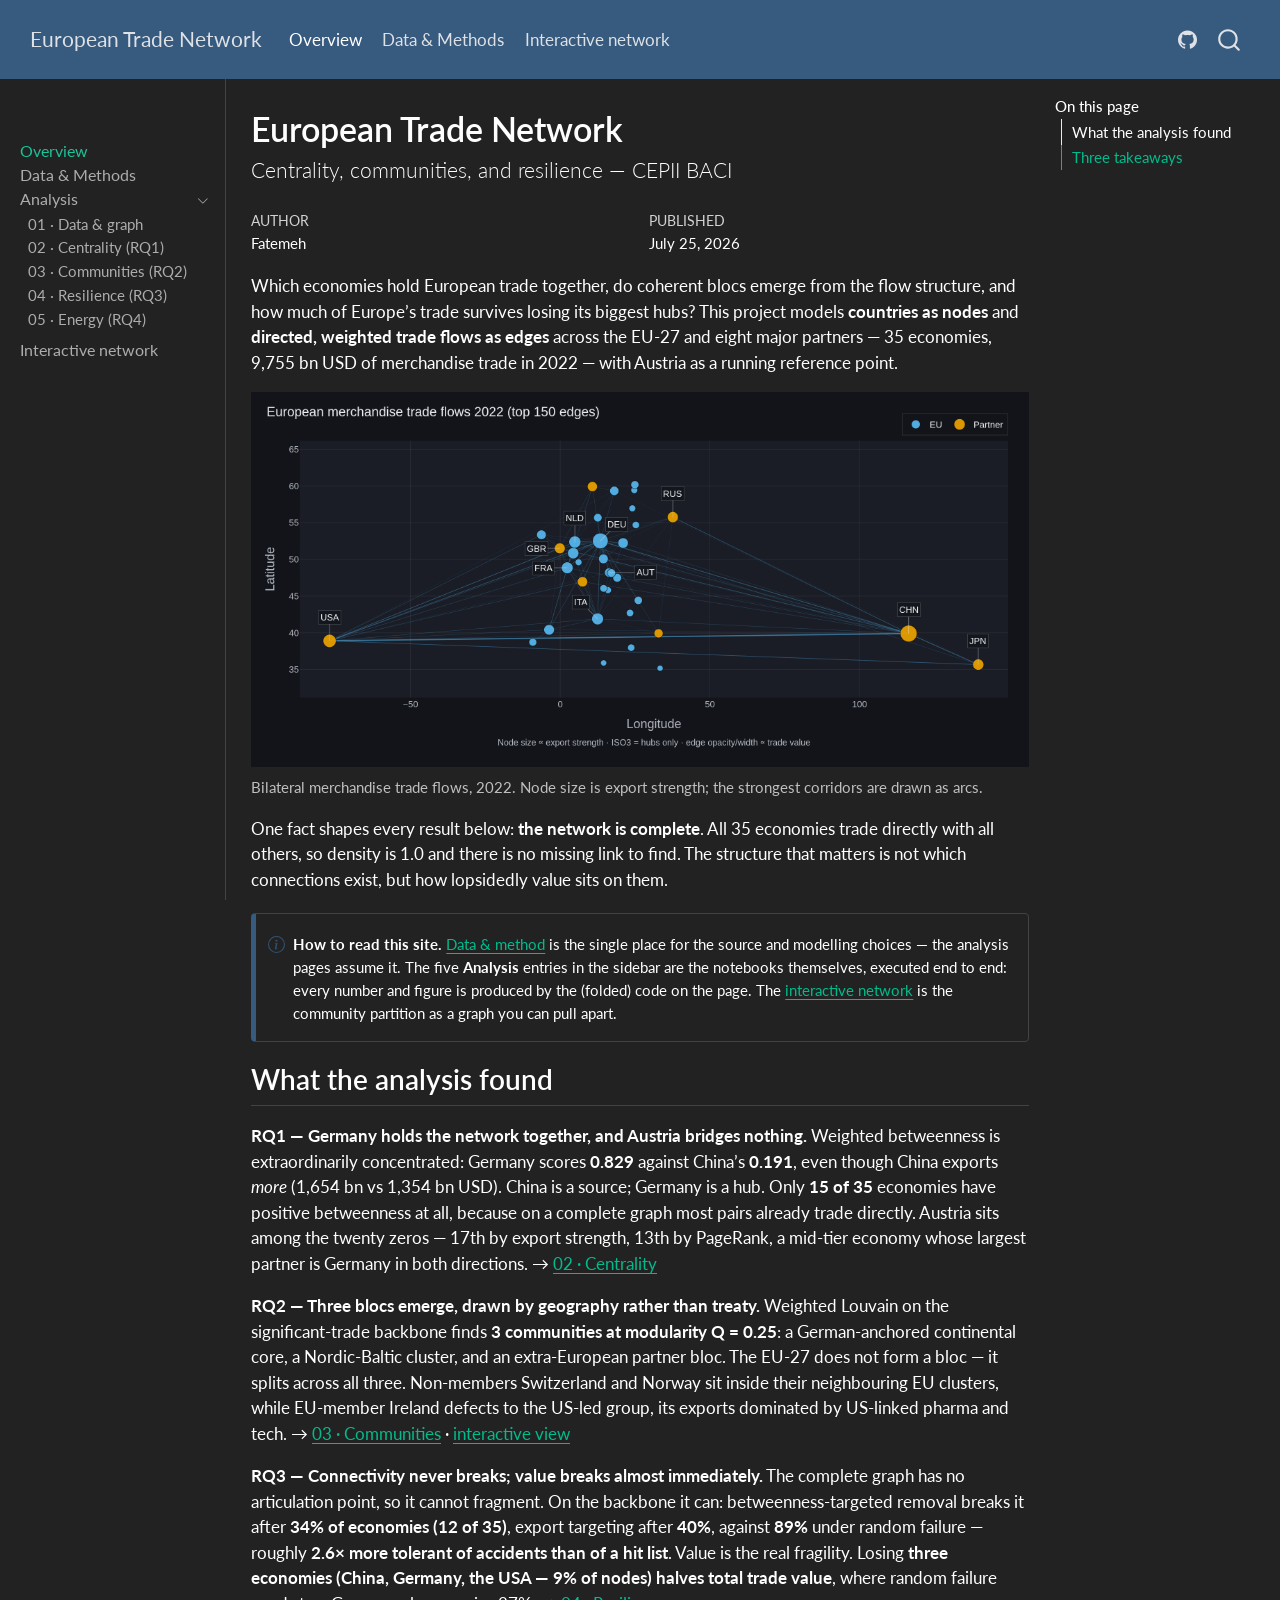
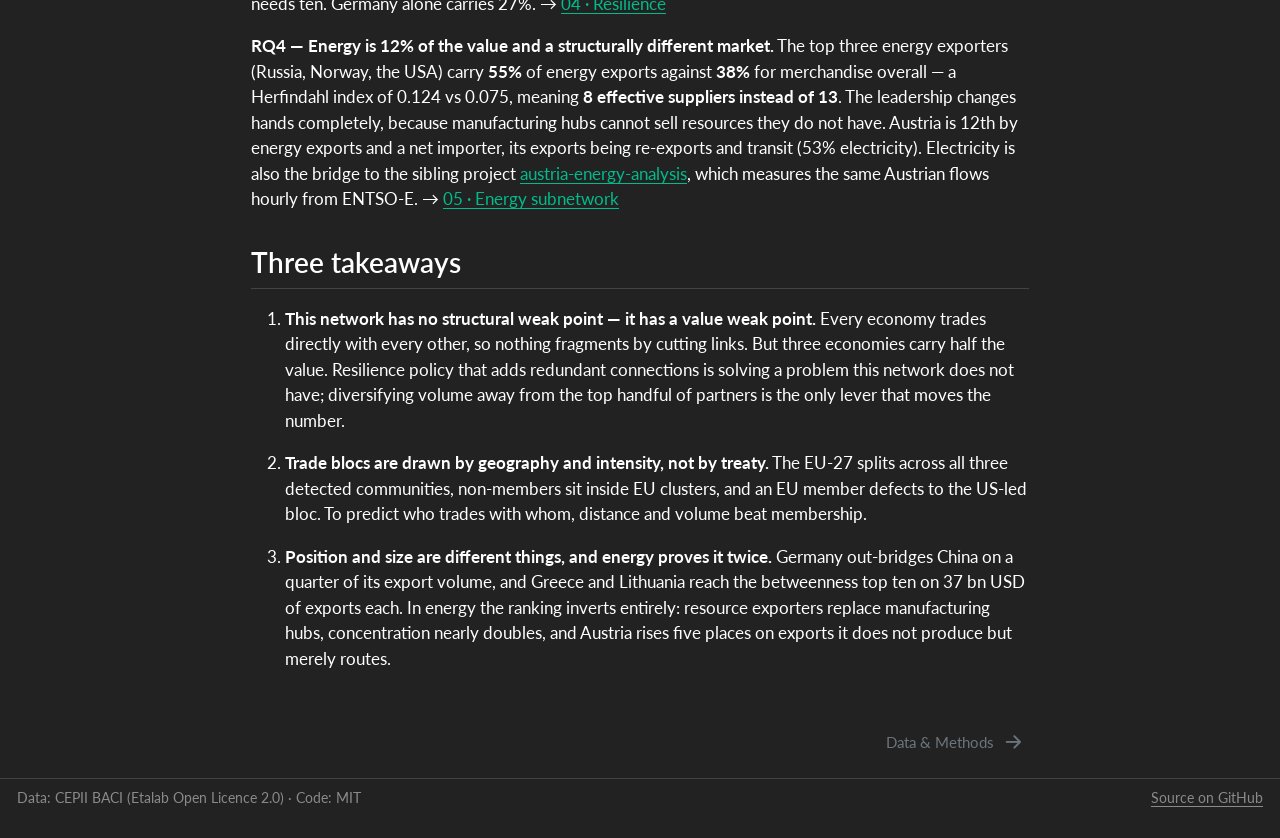
==== index.html @ 0a046957 "Built site for gh-pages" ====
<!DOCTYPE html>
<html xmlns="http://www.w3.org/1999/xhtml" lang="en" xml:lang="en"><head>

<meta charset="utf-8">
<meta name="generator" content="quarto-1.9.38">

<meta name="viewport" content="width=device-width, initial-scale=1.0, user-scalable=yes">

<meta name="author" content="Fatemeh">
<meta name="dcterms.date" content="2026-07-25">

<title>European Trade Network</title>
<style>
/* Default styles provided by pandoc.
** See https://pandoc.org/MANUAL.html#variables-for-html for config info.
*/
code{white-space: pre-wrap;}
span.smallcaps{font-variant: small-caps;}
div.columns{display: flex; gap: min(4vw, 1.5em);}
div.column{flex: auto; overflow-x: auto;}
div.hanging-indent{margin-left: 1.5em; text-indent: -1.5em;}
ul.task-list{list-style: none;}
ul.task-list li input[type="checkbox"] {
  width: 0.8em;
  margin: 0 0.8em 0.2em -1em; /* quarto-specific, see https://github.com/quarto-dev/quarto-cli/issues/4556 */ 
  vertical-align: middle;
}
</style>


<script src="site_libs/quarto-nav/quarto-nav.js"></script>
<script src="site_libs/quarto-nav/headroom.min.js"></script>
<script src="site_libs/clipboard/clipboard.min.js"></script>
<script src="site_libs/quarto-search/autocomplete.umd.js"></script>
<script src="site_libs/quarto-search/fuse.min.js"></script>
<script src="site_libs/quarto-search/quarto-search.js"></script>
<meta name="quarto:offset" content="./">
<link href="./data.html" rel="next">
<link href="./figures/headline/01_flow_map.png" rel="icon" type="image/png">
<script src="site_libs/quarto-html/quarto.js" type="module"></script>
<script src="site_libs/quarto-html/tabsets/tabsets.js" type="module"></script>
<script src="site_libs/quarto-html/popper.min.js"></script>
<script src="site_libs/quarto-html/tippy.umd.min.js"></script>
<script src="site_libs/quarto-html/anchor.min.js"></script>
<link href="site_libs/quarto-html/tippy.css" rel="stylesheet">
<link href="site_libs/quarto-html/quarto-syntax-highlighting-dark-0a6b7249c26820e032cb0bd839ff02b1.css" rel="stylesheet" id="quarto-text-highlighting-styles">
<script src="site_libs/bootstrap/bootstrap.min.js"></script>
<link href="site_libs/bootstrap/bootstrap-icons.css" rel="stylesheet">
<link href="site_libs/bootstrap/bootstrap-91413791c70808ededd0a060a07217d9.min.css" rel="stylesheet" append-hash="true" id="quarto-bootstrap" data-mode="dark">
<script id="quarto-search-options" type="application/json">{
  "location": "navbar",
  "copy-button": false,
  "collapse-after": 3,
  "panel-placement": "end",
  "type": "overlay",
  "limit": 50,
  "keyboard-shortcut": [
    "f",
    "/",
    "s"
  ],
  "show-item-context": false,
  "language": {
    "search-no-results-text": "No results",
    "search-matching-documents-text": "matching documents",
    "search-copy-link-title": "Copy link to search",
    "search-hide-matches-text": "Hide additional matches",
    "search-more-match-text": "more match in this document",
    "search-more-matches-text": "more matches in this document",
    "search-clear-button-title": "Clear",
    "search-text-placeholder": "",
    "search-detached-cancel-button-title": "Cancel",
    "search-submit-button-title": "Submit",
    "search-label": "Search"
  }
}</script>


</head>

<body class="nav-sidebar docked nav-fixed quarto-light">

<div id="quarto-search-results"></div>
  <header id="quarto-header" class="headroom fixed-top">
    <nav class="navbar navbar-expand-lg " data-bs-theme="dark">
      <div class="navbar-container container-fluid">
      <div class="navbar-brand-container mx-auto">
    <a class="navbar-brand" href="./index.html">
    <span class="navbar-title">European Trade Network</span>
    </a>
  </div>
            <div id="quarto-search" class="" title="Search"></div>
          <button class="navbar-toggler" type="button" data-bs-toggle="collapse" data-bs-target="#navbarCollapse" aria-controls="navbarCollapse" role="menu" aria-expanded="false" aria-label="Toggle navigation" onclick="if (window.quartoToggleHeadroom) { window.quartoToggleHeadroom(); }">
  <span class="navbar-toggler-icon"></span>
</button>
          <div class="collapse navbar-collapse" id="navbarCollapse">
            <ul class="navbar-nav navbar-nav-scroll me-auto">
  <li class="nav-item">
    <a class="nav-link active" href="./index.html" aria-current="page"> 
<span class="menu-text">Overview</span></a>
  </li>  
  <li class="nav-item">
    <a class="nav-link" href="./data.html"> 
<span class="menu-text">Data &amp; Methods</span></a>
  </li>  
  <li class="nav-item">
    <a class="nav-link" href="./network.html"> 
<span class="menu-text">Interactive network</span></a>
  </li>  
</ul>
            <ul class="navbar-nav navbar-nav-scroll ms-auto">
  <li class="nav-item compact">
    <a class="nav-link" href="https://github.com/fatemeh-studio/eu-trade-network"> <i class="bi bi-github" role="img" aria-label="Source on GitHub">
</i> 
<span class="menu-text"></span></a>
  </li>  
</ul>
          </div> <!-- /navcollapse -->
            <div class="quarto-navbar-tools">
</div>
      </div> <!-- /container-fluid -->
    </nav>
  <nav class="quarto-secondary-nav">
    <div class="container-fluid d-flex">
      <button type="button" class="quarto-btn-toggle btn" data-bs-toggle="collapse" role="button" data-bs-target=".quarto-sidebar-collapse-item" aria-controls="quarto-sidebar" aria-expanded="false" aria-label="Toggle sidebar navigation" onclick="if (window.quartoToggleHeadroom) { window.quartoToggleHeadroom(); }">
        <i class="bi bi-layout-text-sidebar-reverse"></i>
      </button>
        <nav class="quarto-page-breadcrumbs" aria-label="breadcrumb"><ol class="breadcrumb"><li class="breadcrumb-item"><a href="./index.html">Overview</a></li></ol></nav>
        <a class="flex-grow-1" role="navigation" data-bs-toggle="collapse" data-bs-target=".quarto-sidebar-collapse-item" aria-controls="quarto-sidebar" aria-expanded="false" aria-label="Toggle sidebar navigation" onclick="if (window.quartoToggleHeadroom) { window.quartoToggleHeadroom(); }">      
        </a>
      <button type="button" class="btn quarto-search-button" aria-label="Search" onclick="window.quartoOpenSearch();">
        <i class="bi bi-search"></i>
      </button>
    </div>
  </nav>
</header>
<!-- content -->
<div id="quarto-content" class="quarto-container page-columns page-rows-contents page-layout-article page-navbar">
<!-- sidebar -->
  <nav id="quarto-sidebar" class="sidebar collapse collapse-horizontal quarto-sidebar-collapse-item sidebar-navigation docked overflow-auto">
        <div class="mt-2 flex-shrink-0 align-items-center">
        <div class="sidebar-search">
        <div id="quarto-search" class="" title="Search"></div>
        </div>
        </div>
    <div class="sidebar-menu-container"> 
    <ul class="list-unstyled mt-1">
        <li class="sidebar-item">
  <div class="sidebar-item-container"> 
  <a href="./index.html" class="sidebar-item-text sidebar-link active">
 <span class="menu-text">Overview</span></a>
  </div>
</li>
        <li class="sidebar-item">
  <div class="sidebar-item-container"> 
  <a href="./data.html" class="sidebar-item-text sidebar-link">
 <span class="menu-text">Data &amp; Methods</span></a>
  </div>
</li>
        <li class="sidebar-item sidebar-item-section">
      <div class="sidebar-item-container"> 
            <a class="sidebar-item-text sidebar-link text-start" data-bs-toggle="collapse" data-bs-target="#quarto-sidebar-section-1" role="navigation" aria-expanded="true">
 <span class="menu-text">Analysis</span></a>
          <a class="sidebar-item-toggle text-start" data-bs-toggle="collapse" data-bs-target="#quarto-sidebar-section-1" role="navigation" aria-expanded="true" aria-label="Toggle section">
            <i class="bi bi-chevron-right ms-2"></i>
          </a> 
      </div>
      <ul id="quarto-sidebar-section-1" class="collapse list-unstyled sidebar-section depth1 show">  
          <li class="sidebar-item">
  <div class="sidebar-item-container"> 
  <a href="./notebooks/01_data_and_graph.html" class="sidebar-item-text sidebar-link">
 <span class="menu-text">01 · Data &amp; graph</span></a>
  </div>
</li>
          <li class="sidebar-item">
  <div class="sidebar-item-container"> 
  <a href="./notebooks/02_centrality_and_backbone.html" class="sidebar-item-text sidebar-link">
 <span class="menu-text">02 · Centrality (RQ1)</span></a>
  </div>
</li>
          <li class="sidebar-item">
  <div class="sidebar-item-container"> 
  <a href="./notebooks/03_communities.html" class="sidebar-item-text sidebar-link">
 <span class="menu-text">03 · Communities (RQ2)</span></a>
  </div>
</li>
          <li class="sidebar-item">
  <div class="sidebar-item-container"> 
  <a href="./notebooks/04_resilience.html" class="sidebar-item-text sidebar-link">
 <span class="menu-text">04 · Resilience (RQ3)</span></a>
  </div>
</li>
          <li class="sidebar-item">
  <div class="sidebar-item-container"> 
  <a href="./notebooks/05_energy_subnetwork.html" class="sidebar-item-text sidebar-link">
 <span class="menu-text">05 · Energy (RQ4)</span></a>
  </div>
</li>
      </ul>
  </li>
        <li class="sidebar-item">
  <div class="sidebar-item-container"> 
  <a href="./network.html" class="sidebar-item-text sidebar-link">
 <span class="menu-text">Interactive network</span></a>
  </div>
</li>
    </ul>
    </div>
</nav>
<div id="quarto-sidebar-glass" class="quarto-sidebar-collapse-item" data-bs-toggle="collapse" data-bs-target=".quarto-sidebar-collapse-item"></div>
<!-- margin-sidebar -->
    <div id="quarto-margin-sidebar" class="sidebar margin-sidebar">
        <nav id="TOC" role="doc-toc" class="toc-active">
    <h2 id="toc-title">On this page</h2>
   
  <ul>
  <li><a href="#what-the-analysis-found" id="toc-what-the-analysis-found" class="nav-link active" data-scroll-target="#what-the-analysis-found">What the analysis found</a></li>
  <li><a href="#three-takeaways" id="toc-three-takeaways" class="nav-link" data-scroll-target="#three-takeaways">Three takeaways</a></li>
  </ul>
</nav>
    </div>
<!-- main -->
<main class="content" id="quarto-document-content">

<header id="title-block-header" class="quarto-title-block default">
<div class="quarto-title">
<h1 class="title">European Trade Network</h1>
<p class="subtitle lead">Centrality, communities, and resilience — CEPII BACI</p>
</div>



<div class="quarto-title-meta">

    <div>
    <div class="quarto-title-meta-heading">Author</div>
    <div class="quarto-title-meta-contents">
             <p>Fatemeh </p>
          </div>
  </div>
    
    <div>
    <div class="quarto-title-meta-heading">Published</div>
    <div class="quarto-title-meta-contents">
      <p class="date">July 25, 2026</p>
    </div>
  </div>
  
    
  </div>
  


</header>


<p>Which economies hold European trade together, do coherent blocs emerge from the flow structure, and how much of Europe’s trade survives losing its biggest hubs? This project models <strong>countries as nodes</strong> and <strong>directed, weighted trade flows as edges</strong> across the EU-27 and eight major partners — 35 economies, 9,755 bn USD of merchandise trade in 2022 — with Austria as a running reference point.</p>
<div class="quarto-figure quarto-figure-center">
<figure class="figure">
<p><img src="figures/headline/01_flow_map.png" class="img-fluid figure-img"></p>
<figcaption>Bilateral merchandise trade flows, 2022. Node size is export strength; the strongest corridors are drawn as arcs.</figcaption>
</figure>
</div>
<p>One fact shapes every result below: <strong>the network is complete</strong>. All 35 economies trade directly with all others, so density is 1.0 and there is no missing link to find. The structure that matters is not which connections exist, but how lopsidedly value sits on them.</p>
<div class="callout callout-style-simple callout-note">
<div class="callout-body d-flex">
<div class="callout-icon-container">
<i class="callout-icon"></i>
</div>
<div class="callout-body-container">
<p><strong>How to read this site.</strong> <a href="./data.html">Data &amp; method</a> is the single place for the source and modelling choices — the analysis pages assume it. The five <strong>Analysis</strong> entries in the sidebar are the notebooks themselves, executed end to end: every number and figure is produced by the (folded) code on the page. The <a href="./network.html">interactive network</a> is the community partition as a graph you can pull apart.</p>
</div>
</div>
</div>
<section id="what-the-analysis-found" class="level2">
<h2 class="anchored" data-anchor-id="what-the-analysis-found">What the analysis found</h2>
<p><strong>RQ1 — Germany holds the network together, and Austria bridges nothing.</strong> Weighted betweenness is extraordinarily concentrated: Germany scores <strong>0.829</strong> against China’s <strong>0.191</strong>, even though China exports <em>more</em> (1,654 bn vs 1,354 bn USD). China is a source; Germany is a hub. Only <strong>15 of 35</strong> economies have positive betweenness at all, because on a complete graph most pairs already trade directly. Austria sits among the twenty zeros — 17th by export strength, 13th by PageRank, a mid-tier economy whose largest partner is Germany in both directions. → <a href="./notebooks/02_centrality_and_backbone.html">02 · Centrality</a></p>
<p><strong>RQ2 — Three blocs emerge, drawn by geography rather than treaty.</strong> Weighted Louvain on the significant-trade backbone finds <strong>3 communities at modularity Q = 0.25</strong>: a German-anchored continental core, a Nordic-Baltic cluster, and an extra-European partner bloc. The EU-27 does not form a bloc — it splits across all three. Non-members Switzerland and Norway sit inside their neighbouring EU clusters, while EU-member Ireland defects to the US-led group, its exports dominated by US-linked pharma and tech. → <a href="./notebooks/03_communities.html">03 · Communities</a> · <a href="./network.html">interactive view</a></p>
<p><strong>RQ3 — Connectivity never breaks; value breaks almost immediately.</strong> The complete graph has no articulation point, so it cannot fragment. On the backbone it can: betweenness-targeted removal breaks it after <strong>34% of economies (12 of 35)</strong>, export targeting after <strong>40%</strong>, against <strong>89%</strong> under random failure — roughly <strong>2.6× more tolerant of accidents than of a hit list</strong>. Value is the real fragility. Losing <strong>three economies (China, Germany, the USA — 9% of nodes) halves total trade value</strong>, where random failure needs ten. Germany alone carries 27%. → <a href="./notebooks/04_resilience.html">04 · Resilience</a></p>
<p><strong>RQ4 — Energy is 12% of the value and a structurally different market.</strong> The top three energy exporters (Russia, Norway, the USA) carry <strong>55%</strong> of energy exports against <strong>38%</strong> for merchandise overall — a Herfindahl index of 0.124 vs 0.075, meaning <strong>8 effective suppliers instead of 13</strong>. The leadership changes hands completely, because manufacturing hubs cannot sell resources they do not have. Austria is 12th by energy exports and a net importer, its exports being re-exports and transit (53% electricity). Electricity is also the bridge to the sibling project <a href="https://github.com/fatemeh-studio/austria-energy-analysis">austria-energy-analysis</a>, which measures the same Austrian flows hourly from ENTSO-E. → <a href="./notebooks/05_energy_subnetwork.html">05 · Energy subnetwork</a></p>
</section>
<section id="three-takeaways" class="level2">
<h2 class="anchored" data-anchor-id="three-takeaways">Three takeaways</h2>
<ol type="1">
<li><p><strong>This network has no structural weak point — it has a value weak point.</strong> Every economy trades directly with every other, so nothing fragments by cutting links. But three economies carry half the value. Resilience policy that adds redundant connections is solving a problem this network does not have; diversifying volume away from the top handful of partners is the only lever that moves the number.</p></li>
<li><p><strong>Trade blocs are drawn by geography and intensity, not by treaty.</strong> The EU-27 splits across all three detected communities, non-members sit inside EU clusters, and an EU member defects to the US-led bloc. To predict who trades with whom, distance and volume beat membership.</p></li>
<li><p><strong>Position and size are different things, and energy proves it twice.</strong> Germany out-bridges China on a quarter of its export volume, and Greece and Lithuania reach the betweenness top ten on 37 bn USD of exports each. In energy the ranking inverts entirely: resource exporters replace manufacturing hubs, concentration nearly doubles, and Austria rises five places on exports it does not produce but merely routes.</p></li>
</ol>


</section>

</main> <!-- /main -->
<script id="quarto-html-after-body" type="application/javascript">
  window.document.addEventListener("DOMContentLoaded", function (event) {
    const icon = "";
    const anchorJS = new window.AnchorJS();
    anchorJS.options = {
      placement: 'right',
      icon: icon
    };
    anchorJS.add('.anchored');
    const isCodeAnnotation = (el) => {
      for (const clz of el.classList) {
        if (clz.startsWith('code-annotation-')) {                     
          return true;
        }
      }
      return false;
    }
    const onCopySuccess = function(e) {
      // button target
      const button = e.trigger;
      // don't keep focus
      button.blur();
      // flash "checked"
      button.classList.add('code-copy-button-checked');
      var currentTitle = button.getAttribute("title");
      button.setAttribute("title", "Copied!");
      let tooltip;
      if (window.bootstrap) {
        button.setAttribute("data-bs-toggle", "tooltip");
        button.setAttribute("data-bs-placement", "left");
        button.setAttribute("data-bs-title", "Copied!");
        tooltip = new bootstrap.Tooltip(button, 
          { trigger: "manual", 
            customClass: "code-copy-button-tooltip",
            offset: [0, -8]});
        tooltip.show();    
      }
      setTimeout(function() {
        if (tooltip) {
          tooltip.hide();
          button.removeAttribute("data-bs-title");
          button.removeAttribute("data-bs-toggle");
          button.removeAttribute("data-bs-placement");
        }
        button.setAttribute("title", currentTitle);
        button.classList.remove('code-copy-button-checked');
      }, 1000);
      // clear code selection
      e.clearSelection();
    }
    const getTextToCopy = function(trigger) {
      const outerScaffold = trigger.parentElement.cloneNode(true);
      const codeEl = outerScaffold.querySelector('code');
      for (const childEl of codeEl.children) {
        if (isCodeAnnotation(childEl)) {
          childEl.remove();
        }
      }
      return codeEl.innerText;
    }
    const clipboard = new window.ClipboardJS('.code-copy-button:not([data-in-quarto-modal])', {
      text: getTextToCopy
    });
    clipboard.on('success', onCopySuccess);
    if (window.document.getElementById('quarto-embedded-source-code-modal')) {
      const clipboardModal = new window.ClipboardJS('.code-copy-button[data-in-quarto-modal]', {
        text: getTextToCopy,
        container: window.document.getElementById('quarto-embedded-source-code-modal')
      });
      clipboardModal.on('success', onCopySuccess);
    }
      var localhostRegex = new RegExp(/^(?:http|https):\/\/localhost\:?[0-9]*\//);
      var mailtoRegex = new RegExp(/^mailto:/);
        var filterRegex = new RegExp('/' + window.location.host + '/');
      var isInternal = (href) => {
          return filterRegex.test(href) || localhostRegex.test(href) || mailtoRegex.test(href);
      }
      // Inspect non-navigation links and adorn them if external
     var links = window.document.querySelectorAll('a[href]:not(.nav-link):not(.navbar-brand):not(.toc-action):not(.sidebar-link):not(.sidebar-item-toggle):not(.pagination-link):not(.no-external):not([aria-hidden]):not(.dropdown-item):not(.quarto-navigation-tool):not(.about-link)');
      for (var i=0; i<links.length; i++) {
        const link = links[i];
        if (!isInternal(link.href)) {
          // undo the damage that might have been done by quarto-nav.js in the case of
          // links that we want to consider external
          if (link.dataset.originalHref !== undefined) {
            link.href = link.dataset.originalHref;
          }
        }
      }
    function tippyHover(el, contentFn, onTriggerFn, onUntriggerFn) {
      const config = {
        allowHTML: true,
        maxWidth: 500,
        delay: 100,
        arrow: false,
        appendTo: function(el) {
            return el.parentElement;
        },
        interactive: true,
        interactiveBorder: 10,
        theme: 'quarto',
        placement: 'bottom-start',
      };
      if (contentFn) {
        config.content = contentFn;
      }
      if (onTriggerFn) {
        config.onTrigger = onTriggerFn;
      }
      if (onUntriggerFn) {
        config.onUntrigger = onUntriggerFn;
      }
      window.tippy(el, config); 
    }
    const noterefs = window.document.querySelectorAll('a[role="doc-noteref"]');
    for (var i=0; i<noterefs.length; i++) {
      const ref = noterefs[i];
      tippyHover(ref, function() {
        // use id or data attribute instead here
        let href = ref.getAttribute('data-footnote-href') || ref.getAttribute('href');
        try { href = new URL(href).hash; } catch {}
        const id = href.replace(/^#\/?/, "");
        const note = window.document.getElementById(id);
        if (note) {
          return note.innerHTML;
        } else {
          return "";
        }
      });
    }
    const xrefs = window.document.querySelectorAll('a.quarto-xref');
    const processXRef = (id, note) => {
      // Strip column container classes
      const stripColumnClz = (el) => {
        el.classList.remove("page-full", "page-columns");
        if (el.children) {
          for (const child of el.children) {
            stripColumnClz(child);
          }
        }
      }
      stripColumnClz(note)
      if (id === null || id.startsWith('sec-')) {
        // Special case sections, only their first couple elements
        const container = document.createElement("div");
        if (note.children && note.children.length > 2) {
          container.appendChild(note.children[0].cloneNode(true));
          for (let i = 1; i < note.children.length; i++) {
            const child = note.children[i];
            if (child.tagName === "P" && child.innerText === "") {
              continue;
            } else {
              container.appendChild(child.cloneNode(true));
              break;
            }
          }
          if (window.Quarto?.typesetMath) {
            window.Quarto.typesetMath(container);
          }
          return container.innerHTML
        } else {
          if (window.Quarto?.typesetMath) {
            window.Quarto.typesetMath(note);
          }
          return note.innerHTML;
        }
      } else {
        // Remove any anchor links if they are present
        const anchorLink = note.querySelector('a.anchorjs-link');
        if (anchorLink) {
          anchorLink.remove();
        }
        if (window.Quarto?.typesetMath) {
          window.Quarto.typesetMath(note);
        }
        if (note.classList.contains("callout")) {
          return note.outerHTML;
        } else {
          return note.innerHTML;
        }
      }
    }
    for (var i=0; i<xrefs.length; i++) {
      const xref = xrefs[i];
      tippyHover(xref, undefined, function(instance) {
        instance.disable();
        let url = xref.getAttribute('href');
        let hash = undefined; 
        if (url.startsWith('#')) {
          hash = url;
        } else {
          try { hash = new URL(url).hash; } catch {}
        }
        if (hash) {
          const id = hash.replace(/^#\/?/, "");
          const note = window.document.getElementById(id);
          if (note !== null) {
            try {
              const html = processXRef(id, note.cloneNode(true));
              instance.setContent(html);
            } finally {
              instance.enable();
              instance.show();
            }
          } else {
            // See if we can fetch this
            fetch(url.split('#')[0])
            .then(res => res.text())
            .then(html => {
              const parser = new DOMParser();
              const htmlDoc = parser.parseFromString(html, "text/html");
              const note = htmlDoc.getElementById(id);
              if (note !== null) {
                const html = processXRef(id, note);
                instance.setContent(html);
              } 
            }).finally(() => {
              instance.enable();
              instance.show();
            });
          }
        } else {
          // See if we can fetch a full url (with no hash to target)
          // This is a special case and we should probably do some content thinning / targeting
          fetch(url)
          .then(res => res.text())
          .then(html => {
            const parser = new DOMParser();
            const htmlDoc = parser.parseFromString(html, "text/html");
            const note = htmlDoc.querySelector('main.content');
            if (note !== null) {
              // This should only happen for chapter cross references
              // (since there is no id in the URL)
              // remove the first header
              if (note.children.length > 0 && note.children[0].tagName === "HEADER") {
                note.children[0].remove();
              }
              const html = processXRef(null, note);
              instance.setContent(html);
            } 
          }).finally(() => {
            instance.enable();
            instance.show();
          });
        }
      }, function(instance) {
      });
    }
        let selectedAnnoteEl;
        const selectorForAnnotation = ( cell, annotation) => {
          let cellAttr = 'data-code-cell="' + cell + '"';
          let lineAttr = 'data-code-annotation="' +  annotation + '"';
          const selector = 'span[' + cellAttr + '][' + lineAttr + ']';
          return selector;
        }
        const selectCodeLines = (annoteEl) => {
          const doc = window.document;
          const targetCell = annoteEl.getAttribute("data-target-cell");
          const targetAnnotation = annoteEl.getAttribute("data-target-annotation");
          const annoteSpan = window.document.querySelector(selectorForAnnotation(targetCell, targetAnnotation));
          const lines = annoteSpan.getAttribute("data-code-lines").split(",");
          const lineIds = lines.map((line) => {
            return targetCell + "-" + line;
          })
          let top = null;
          let height = null;
          let parent = null;
          if (lineIds.length > 0) {
              //compute the position of the single el (top and bottom and make a div)
              const el = window.document.getElementById(lineIds[0]);
              top = el.offsetTop;
              height = el.offsetHeight;
              parent = el.parentElement.parentElement;
            if (lineIds.length > 1) {
              const lastEl = window.document.getElementById(lineIds[lineIds.length - 1]);
              const bottom = lastEl.offsetTop + lastEl.offsetHeight;
              height = bottom - top;
            }
            if (top !== null && height !== null && parent !== null) {
              // cook up a div (if necessary) and position it 
              let div = window.document.getElementById("code-annotation-line-highlight");
              if (div === null) {
                div = window.document.createElement("div");
                div.setAttribute("id", "code-annotation-line-highlight");
                div.style.position = 'absolute';
                parent.appendChild(div);
              }
              div.style.top = top - 2 + "px";
              div.style.height = height + 4 + "px";
              div.style.left = 0;
              let gutterDiv = window.document.getElementById("code-annotation-line-highlight-gutter");
              if (gutterDiv === null) {
                gutterDiv = window.document.createElement("div");
                gutterDiv.setAttribute("id", "code-annotation-line-highlight-gutter");
                gutterDiv.style.position = 'absolute';
                const codeCell = window.document.getElementById(targetCell);
                const gutter = codeCell.querySelector('.code-annotation-gutter');
                gutter.appendChild(gutterDiv);
              }
              gutterDiv.style.top = top - 2 + "px";
              gutterDiv.style.height = height + 4 + "px";
            }
            selectedAnnoteEl = annoteEl;
          }
        };
        const unselectCodeLines = () => {
          const elementsIds = ["code-annotation-line-highlight", "code-annotation-line-highlight-gutter"];
          elementsIds.forEach((elId) => {
            const div = window.document.getElementById(elId);
            if (div) {
              div.remove();
            }
          });
          selectedAnnoteEl = undefined;
        };
          // Handle positioning of the toggle
      window.addEventListener(
        "resize",
        throttle(() => {
          elRect = undefined;
          if (selectedAnnoteEl) {
            selectCodeLines(selectedAnnoteEl);
          }
        }, 10)
      );
      function throttle(fn, ms) {
      let throttle = false;
      let timer;
        return (...args) => {
          if(!throttle) { // first call gets through
              fn.apply(this, args);
              throttle = true;
          } else { // all the others get throttled
              if(timer) clearTimeout(timer); // cancel #2
              timer = setTimeout(() => {
                fn.apply(this, args);
                timer = throttle = false;
              }, ms);
          }
        };
      }
        // Attach click handler to the DT
        const annoteDls = window.document.querySelectorAll('dt[data-target-cell]');
        for (const annoteDlNode of annoteDls) {
          annoteDlNode.addEventListener('click', (event) => {
            const clickedEl = event.target;
            if (clickedEl !== selectedAnnoteEl) {
              unselectCodeLines();
              const activeEl = window.document.querySelector('dt[data-target-cell].code-annotation-active');
              if (activeEl) {
                activeEl.classList.remove('code-annotation-active');
              }
              selectCodeLines(clickedEl);
              clickedEl.classList.add('code-annotation-active');
            } else {
              // Unselect the line
              unselectCodeLines();
              clickedEl.classList.remove('code-annotation-active');
            }
          });
        }
    const findCites = (el) => {
      const parentEl = el.parentElement;
      if (parentEl) {
        const cites = parentEl.dataset.cites;
        if (cites) {
          return {
            el,
            cites: cites.split(' ')
          };
        } else {
          return findCites(el.parentElement)
        }
      } else {
        return undefined;
      }
    };
    var bibliorefs = window.document.querySelectorAll('a[role="doc-biblioref"]');
    for (var i=0; i<bibliorefs.length; i++) {
      const ref = bibliorefs[i];
      const citeInfo = findCites(ref);
      if (citeInfo) {
        tippyHover(citeInfo.el, function() {
          var popup = window.document.createElement('div');
          citeInfo.cites.forEach(function(cite) {
            var citeDiv = window.document.createElement('div');
            citeDiv.classList.add('hanging-indent');
            citeDiv.classList.add('csl-entry');
            var biblioDiv = window.document.getElementById('ref-' + cite);
            if (biblioDiv) {
              citeDiv.innerHTML = biblioDiv.innerHTML;
            }
            popup.appendChild(citeDiv);
          });
          return popup.innerHTML;
        });
      }
    }
  });
  </script>
<nav class="page-navigation">
  <div class="nav-page nav-page-previous">
  </div>
  <div class="nav-page nav-page-next">
      <a href="./data.html" class="pagination-link" aria-label="Data &amp; Methods">
        <span class="nav-page-text">Data &amp; Methods</span> <i class="bi bi-arrow-right-short"></i>
      </a>
  </div>
</nav>
</div> <!-- /content -->
<footer class="footer">
  <div class="nav-footer">
    <div class="nav-footer-left">
<p>Data: CEPII BACI (Etalab Open Licence 2.0) · Code: MIT</p>
</div>   
    <div class="nav-footer-center">
      &nbsp;
    </div>
    <div class="nav-footer-right">
<p><a href="https://github.com/fatemeh-studio/eu-trade-network">Source on GitHub</a></p>
</div>
  </div>
</footer>




</body></html>
---- site_libs/quarto-html/tippy.css ----
.tippy-box[data-animation=fade][data-state=hidden]{opacity:0}[data-tippy-root]{max-width:calc(100vw - 10px)}.tippy-box{position:relative;background-color:#333;color:#fff;border-radius:4px;font-size:14px;line-height:1.4;white-space:normal;outline:0;transition-property:transform,visibility,opacity}.tippy-box[data-placement^=top]>.tippy-arrow{bottom:0}.tippy-box[data-placement^=top]>.tippy-arrow:before{bottom:-7px;left:0;border-width:8px 8px 0;border-top-color:initial;transform-origin:center top}.tippy-box[data-placement^=bottom]>.tippy-arrow{top:0}.tippy-box[data-placement^=bottom]>.tippy-arrow:before{top:-7px;left:0;border-width:0 8px 8px;border-bottom-color:initial;transform-origin:center bottom}.tippy-box[data-placement^=left]>.tippy-arrow{right:0}.tippy-box[data-placement^=left]>.tippy-arrow:before{border-width:8px 0 8px 8px;border-left-color:initial;right:-7px;transform-origin:center left}.tippy-box[data-placement^=right]>.tippy-arrow{left:0}.tippy-box[data-placement^=right]>.tippy-arrow:before{left:-7px;border-width:8px 8px 8px 0;border-right-color:initial;transform-origin:center right}.tippy-box[data-inertia][data-state=visible]{transition-timing-function:cubic-bezier(.54,1.5,.38,1.11)}.tippy-arrow{width:16px;height:16px;color:#333}.tippy-arrow:before{content:"";position:absolute;border-color:transparent;border-style:solid}.tippy-content{position:relative;padding:5px 9px;z-index:1}
---- site_libs/quarto-html/quarto-syntax-highlighting-dark-0a6b7249c26820e032cb0bd839ff02b1.css ----
/* quarto syntax highlight colors */
:root {
  --quarto-hl-al-color: #f07178;
  --quarto-hl-an-color: #d4d0ab;
  --quarto-hl-at-color: #00e0e0;
  --quarto-hl-bn-color: #d4d0ab;
  --quarto-hl-bu-color: #abe338;
  --quarto-hl-ch-color: #abe338;
  --quarto-hl-co-color: #f8f8f2;
  --quarto-hl-cv-color: #ffd700;
  --quarto-hl-cn-color: #ffd700;
  --quarto-hl-cf-color: #ffa07a;
  --quarto-hl-dt-color: #ffa07a;
  --quarto-hl-dv-color: #d4d0ab;
  --quarto-hl-do-color: #f8f8f2;
  --quarto-hl-er-color: #f07178;
  --quarto-hl-ex-color: #00e0e0;
  --quarto-hl-fl-color: #d4d0ab;
  --quarto-hl-fu-color: #ffa07a;
  --quarto-hl-im-color: #abe338;
  --quarto-hl-in-color: #d4d0ab;
  --quarto-hl-kw-color: #ffa07a;
  --quarto-hl-op-color: #ffa07a;
  --quarto-hl-ot-color: #00e0e0;
  --quarto-hl-pp-color: #dcc6e0;
  --quarto-hl-re-color: #00e0e0;
  --quarto-hl-sc-color: #abe338;
  --quarto-hl-ss-color: #abe338;
  --quarto-hl-st-color: #abe338;
  --quarto-hl-va-color: #00e0e0;
  --quarto-hl-vs-color: #abe338;
  --quarto-hl-wa-color: #dcc6e0;
}

/* other quarto variables */
:root {
  --quarto-font-monospace: SFMono-Regular, Menlo, Monaco, Consolas, "Liberation Mono", "Courier New", monospace;
}

/* syntax highlight based on Pandoc's rules */
pre > code.sourceCode > span {
  color: #f8f8f2;
}

code.sourceCode > span {
  color: #f8f8f2;
}

div.sourceCode,
div.sourceCode pre.sourceCode {
  color: #f8f8f2;
}

/* Normal */
code span {
  color: #f8f8f2;
}

/* Alert */
code span.al {
  color: #f07178;
}

/* Annotation */
code span.an {
  color: #d4d0ab;
}

/* Attribute */
code span.at {
  color: #00e0e0;
}

/* BaseN */
code span.bn {
  color: #d4d0ab;
}

/* BuiltIn */
code span.bu {
  color: #abe338;
}

/* ControlFlow */
code span.cf {
  font-weight: bold;
  color: #ffa07a;
}

/* Char */
code span.ch {
  color: #abe338;
}

/* Constant */
code span.cn {
  color: #ffd700;
}

/* Comment */
code span.co {
  font-style: italic;
  color: #f8f8f2;
}

/* CommentVar */
code span.cv {
  color: #ffd700;
}

/* Documentation */
code span.do {
  color: #f8f8f2;
}

/* DataType */
code span.dt {
  color: #ffa07a;
}

/* DecVal */
code span.dv {
  color: #d4d0ab;
}

/* Error */
code span.er {
  color: #f07178;
  text-decoration: underline;
}

/* Extension */
code span.ex {
  font-weight: bold;
  color: #00e0e0;
}

/* Float */
code span.fl {
  color: #d4d0ab;
}

/* Function */
code span.fu {
  color: #ffa07a;
}

/* Import */
code span.im {
  color: #abe338;
}

/* Information */
code span.in {
  color: #d4d0ab;
}

/* Keyword */
code span.kw {
  font-weight: bold;
  color: #ffa07a;
}

/* Operator */
code span.op {
  color: #ffa07a;
}

/* Other */
code span.ot {
  color: #00e0e0;
}

/* Preprocessor */
code span.pp {
  color: #dcc6e0;
}

/* RegionMarker */
code span.re {
  background-color: #f8f8f2;
  color: #00e0e0;
}

/* SpecialChar */
code span.sc {
  color: #abe338;
}

/* SpecialString */
code span.ss {
  color: #abe338;
}

/* String */
code span.st {
  color: #abe338;
}

/* Variable */
code span.va {
  color: #00e0e0;
}

/* VerbatimString */
code span.vs {
  color: #abe338;
}

/* Warning */
code span.wa {
  color: #dcc6e0;
}

.prevent-inlining {
  content: "</";
}

/*# sourceMappingURL=175367c052bafc98bd680af3479823f0.css.map */
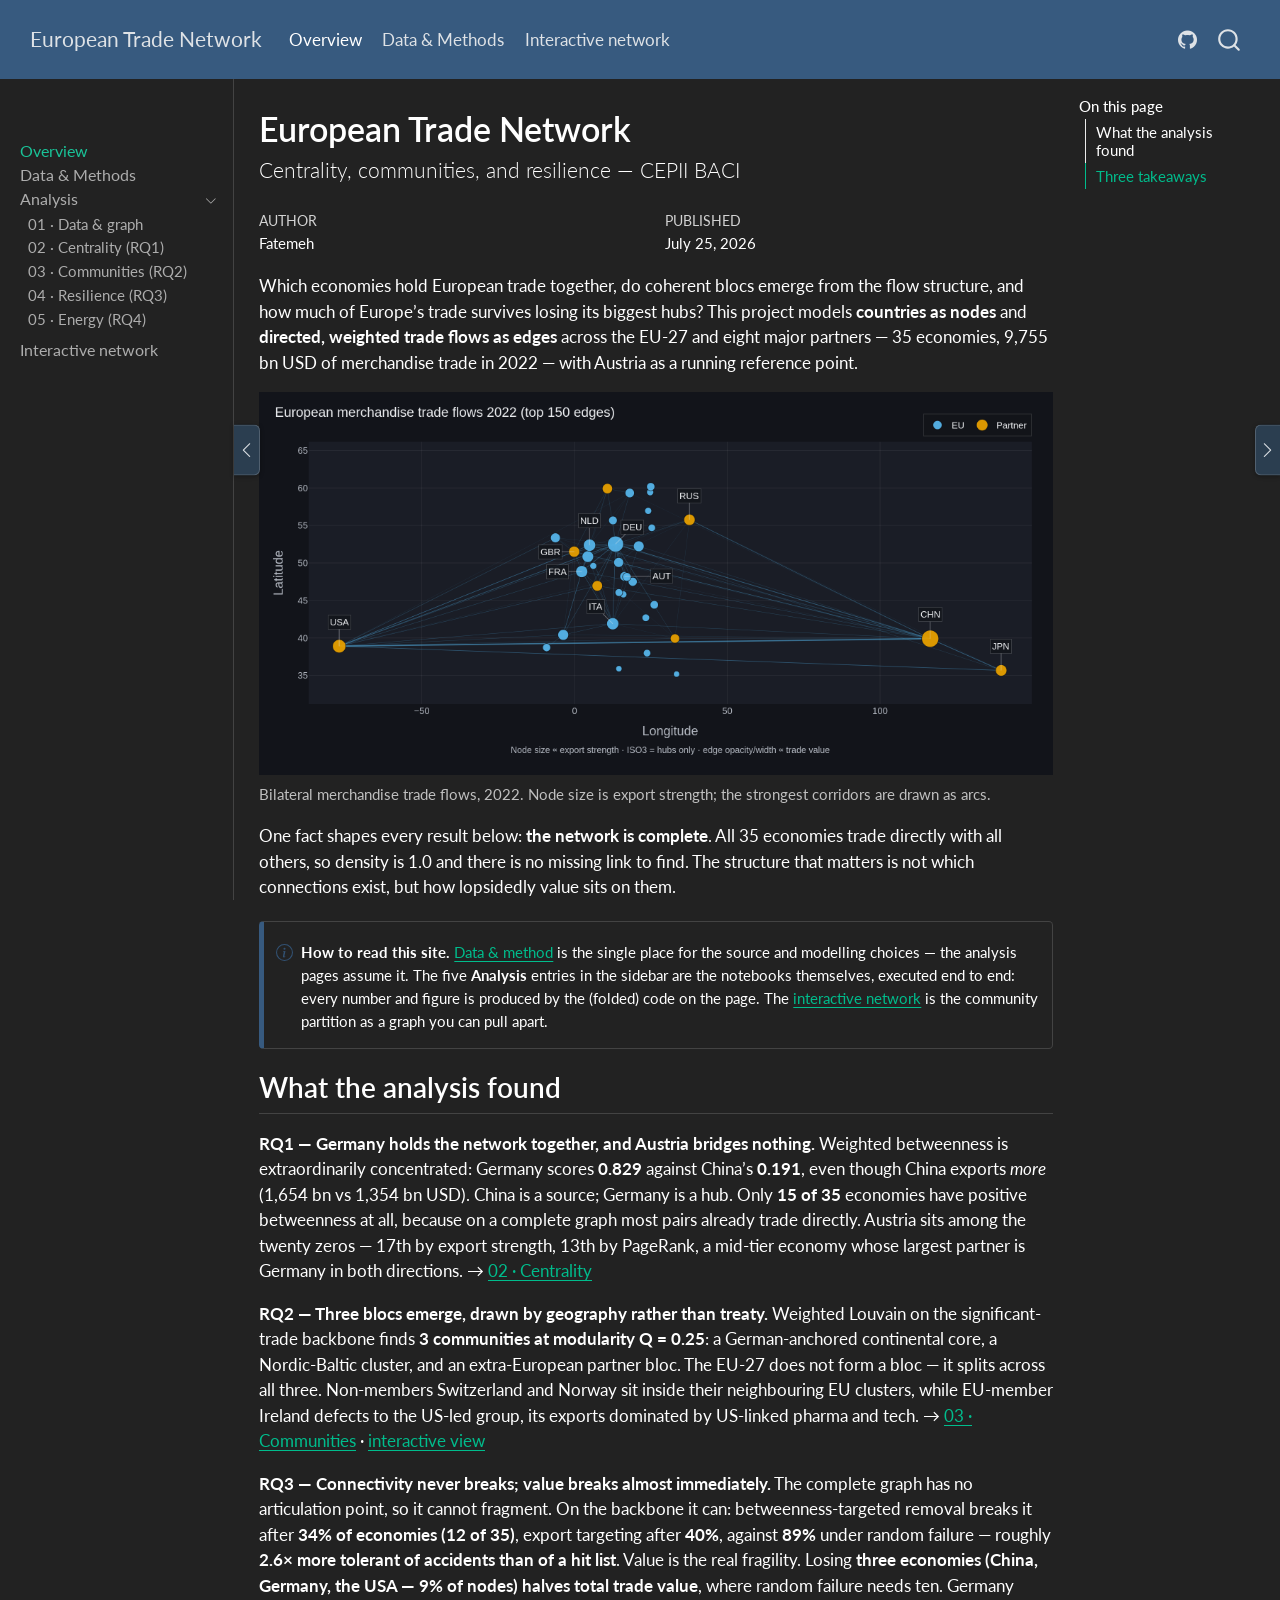
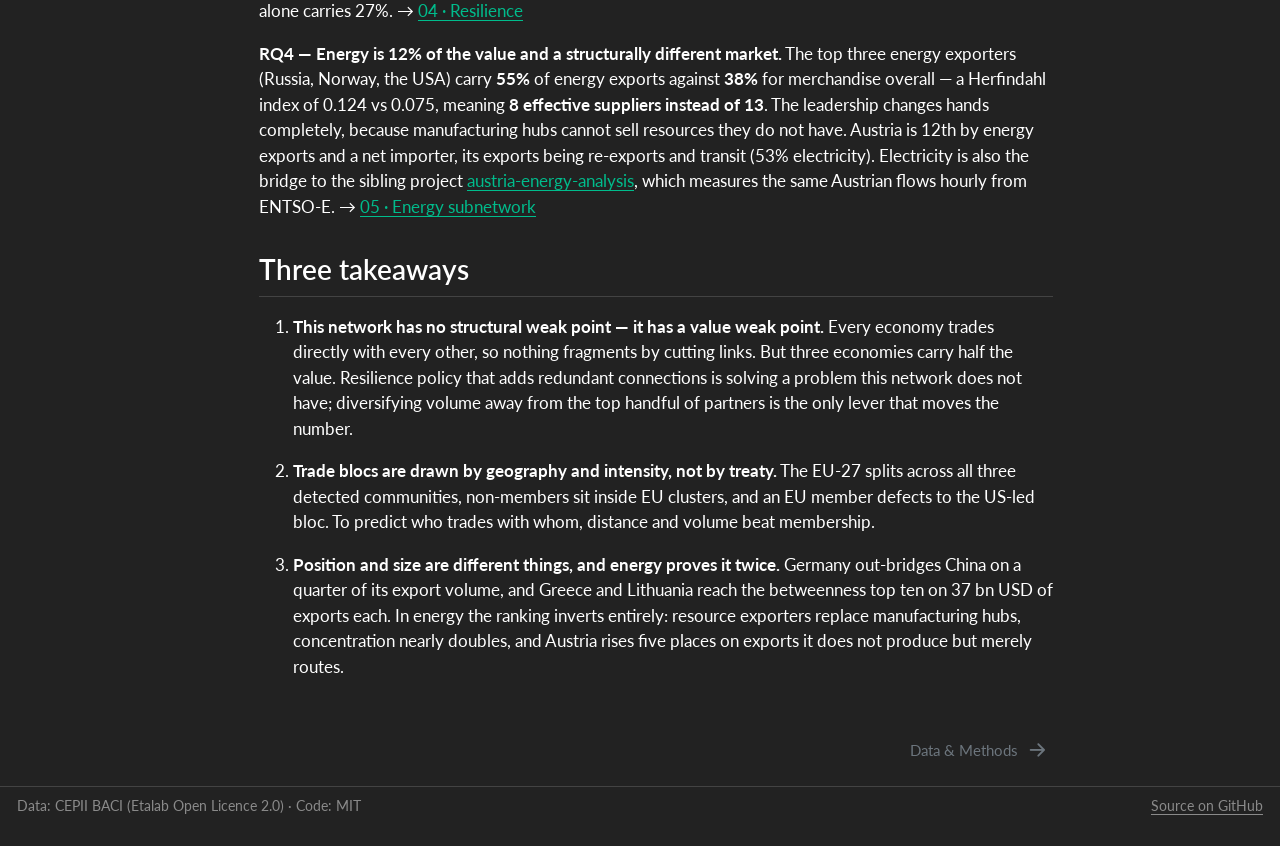
==== commit 1c6c86b7: "Built site for gh-pages" ====
--- a/index.html
+++ b/index.html
@@ -46,7 +46,7 @@
 <link href="site_libs/quarto-html/quarto-syntax-highlighting-dark-0a6b7249c26820e032cb0bd839ff02b1.css" rel="stylesheet" id="quarto-text-highlighting-styles">
 <script src="site_libs/bootstrap/bootstrap.min.js"></script>
 <link href="site_libs/bootstrap/bootstrap-icons.css" rel="stylesheet">
-<link href="site_libs/bootstrap/bootstrap-91413791c70808ededd0a060a07217d9.min.css" rel="stylesheet" append-hash="true" id="quarto-bootstrap" data-mode="dark">
+<link href="site_libs/bootstrap/bootstrap-7204fab86e2885aa4b3b72d221b4bed1.min.css" rel="stylesheet" append-hash="true" id="quarto-bootstrap" data-mode="dark">
 <script id="quarto-search-options" type="application/json">{
   "location": "navbar",
   "copy-button": false,
@@ -76,6 +76,7 @@
 }</script>
 
 
+<link rel="stylesheet" href="styles/sidebar-toggles.css">
 </head>
 
 <body class="nav-sidebar docked nav-fixed quarto-light">
@@ -291,6 +292,139 @@
 </section>
 
 </main> <!-- /main -->
+<script>
+(() => {
+  const STORAGE_KEY = "etn-sidebar-rails";
+  const LEFT = "etn-hide-sidebar";
+  const RIGHT = "etn-hide-toc";
+
+  function canPersist() {
+    try {
+      return window.location.protocol !== "file:";
+    } catch {
+      return false;
+    }
+  }
+
+  function loadState() {
+    if (!canPersist()) {
+      return { left: false, right: false };
+    }
+    try {
+      const raw = window.localStorage.getItem(STORAGE_KEY);
+      if (!raw) {
+        return { left: false, right: false };
+      }
+      const parsed = JSON.parse(raw);
+      return {
+        left: Boolean(parsed.left),
+        right: Boolean(parsed.right),
+      };
+    } catch {
+      return { left: false, right: false };
+    }
+  }
+
+  function saveState(state) {
+    if (!canPersist()) {
+      return;
+    }
+    try {
+      window.localStorage.setItem(STORAGE_KEY, JSON.stringify(state));
+    } catch {
+      /* ignore quota / private mode */
+    }
+  }
+
+  function applyState(state) {
+    document.body.classList.toggle(LEFT, state.left);
+    document.body.classList.toggle(RIGHT, state.right);
+
+    const leftBtn = document.getElementById("etn-toggle-left");
+    const rightBtn = document.getElementById("etn-toggle-right");
+    if (leftBtn) {
+      leftBtn.setAttribute("aria-pressed", String(state.left));
+      leftBtn.title = state.left ? "Show left sidebar" : "Hide left sidebar";
+      leftBtn.setAttribute(
+        "aria-label",
+        state.left ? "Show left sidebar" : "Hide left sidebar",
+      );
+      leftBtn.innerHTML = state.left
+        ? '<i class="bi bi-chevron-right" aria-hidden="true"></i>'
+        : '<i class="bi bi-chevron-left" aria-hidden="true"></i>';
+    }
+    if (rightBtn) {
+      rightBtn.setAttribute("aria-pressed", String(state.right));
+      rightBtn.title = state.right ? "Show right sidebar" : "Hide right sidebar";
+      rightBtn.setAttribute(
+        "aria-label",
+        state.right ? "Show right sidebar" : "Hide right sidebar",
+      );
+      rightBtn.innerHTML = state.right
+        ? '<i class="bi bi-chevron-left" aria-hidden="true"></i>'
+        : '<i class="bi bi-chevron-right" aria-hidden="true"></i>';
+    }
+
+    window.dispatchEvent(new Event("resize"));
+  }
+
+  function syncSidebarWidth() {
+    const sidebar = document.getElementById("quarto-sidebar");
+    if (!sidebar) {
+      return;
+    }
+    const width = Math.round(sidebar.getBoundingClientRect().width);
+    if (width > 0) {
+      document.body.style.setProperty("--etn-sidebar-width", `${width}px`);
+    }
+  }
+
+  function ensureButtons() {
+    if (!document.getElementById("etn-toggle-left")) {
+      const left = document.createElement("button");
+      left.type = "button";
+      left.id = "etn-toggle-left";
+      left.className = "etn-rail-toggle etn-rail-toggle-left";
+      document.body.appendChild(left);
+    }
+    if (!document.getElementById("etn-toggle-right")) {
+      const right = document.createElement("button");
+      right.type = "button";
+      right.id = "etn-toggle-right";
+      right.className = "etn-rail-toggle etn-rail-toggle-right";
+      document.body.appendChild(right);
+    }
+
+    const hasToc = Boolean(document.getElementById("quarto-margin-sidebar"));
+    document.body.classList.toggle("etn-no-toc", !hasToc);
+  }
+
+  document.addEventListener("DOMContentLoaded", () => {
+    ensureButtons();
+    syncSidebarWidth();
+
+    const state = loadState();
+    applyState(state);
+
+    document.getElementById("etn-toggle-left")?.addEventListener("click", () => {
+      state.left = !state.left;
+      saveState(state);
+      applyState(state);
+      window.requestAnimationFrame(syncSidebarWidth);
+    });
+
+    document
+      .getElementById("etn-toggle-right")
+      ?.addEventListener("click", () => {
+        state.right = !state.right;
+        saveState(state);
+        applyState(state);
+      });
+
+    window.addEventListener("resize", syncSidebarWidth);
+  });
+})();
+</script>
 <script id="quarto-html-after-body" type="application/javascript">
   window.document.addEventListener("DOMContentLoaded", function (event) {
     const icon = "";
@@ -364,7 +498,7 @@
     }
       var localhostRegex = new RegExp(/^(?:http|https):\/\/localhost\:?[0-9]*\//);
       var mailtoRegex = new RegExp(/^mailto:/);
-        var filterRegex = new RegExp('/' + window.location.host + '/');
+        var filterRegex = new RegExp("https:\/\/fatemeh-studio\.github\.io\/eu-trade-network\/");
       var isInternal = (href) => {
           return filterRegex.test(href) || localhostRegex.test(href) || mailtoRegex.test(href);
       }
--- a/styles/sidebar-toggles.css
+++ b/styles/sidebar-toggles.css
@@ -0,0 +1,93 @@
+/* Left-nav + right-TOC collapse: expand the main column into freed space. */
+
+.etn-rail-toggle {
+  position: fixed;
+  top: 50%;
+  z-index: 1060;
+  transform: translateY(-50%);
+  width: 1.5rem;
+  height: 3rem;
+  padding: 0;
+  border: 1px solid rgba(255, 255, 255, 0.18);
+  background: #2b3e50;
+  color: #dee2e6;
+  cursor: pointer;
+  display: none;
+  align-items: center;
+  justify-content: center;
+  box-shadow: 0 1px 4px rgba(0, 0, 0, 0.35);
+}
+
+.etn-rail-toggle:hover {
+  background: #375a7f;
+  color: #fff;
+}
+
+.etn-rail-toggle:focus-visible {
+  outline: 2px solid #00bc8c;
+  outline-offset: 2px;
+}
+
+.etn-rail-toggle-left {
+  left: 0;
+  border-left: 0;
+  border-radius: 0 0.35rem 0.35rem 0;
+}
+
+.etn-rail-toggle-right {
+  right: 0;
+  border-right: 0;
+  border-radius: 0.35rem 0 0 0.35rem;
+}
+
+@media (min-width: 992px) {
+  body.nav-sidebar .etn-rail-toggle-left,
+  body:not(.etn-no-toc) .etn-rail-toggle-right {
+    display: inline-flex;
+  }
+
+  /* Keep the left toggle clear of the docked sidebar when it is open. */
+  body.nav-sidebar:not(.etn-hide-sidebar) .etn-rail-toggle-left {
+    left: var(--etn-sidebar-width, 250px);
+  }
+
+  body.etn-hide-sidebar #quarto-sidebar,
+  body.etn-hide-sidebar #quarto-sidebar-glass {
+    display: none !important;
+  }
+
+  body.etn-hide-toc #quarto-margin-sidebar {
+    display: none !important;
+  }
+
+  /* Expand main content into the columns the rails occupied. */
+  body.etn-hide-sidebar:not(.etn-hide-toc) #quarto-document-content {
+    grid-column: page-start / body-content-end !important;
+  }
+
+  body.etn-hide-toc:not(.etn-hide-sidebar) #quarto-document-content {
+    grid-column: body-content-start / page-end !important;
+  }
+
+  body.etn-hide-sidebar.etn-hide-toc #quarto-document-content {
+    grid-column: page-start / page-end !important;
+  }
+
+  body.etn-hide-sidebar.etn-hide-toc.docked #quarto-content.page-columns {
+    grid-template-columns:
+      [screen-start] 1.5em
+      [screen-start-inset page-start page-start-inset body-start-outset body-start body-content-start]
+      minmax(0, 1fr)
+      [body-content-end body-end body-end-outset page-end-inset page-end screen-end-inset]
+      1.5em
+      [screen-end] !important;
+  }
+}
+
+/* Figures should always use the full content width. */
+#quarto-document-content .cell-output-display img,
+#quarto-document-content figure img,
+#quarto-document-content .quarto-figure img {
+  max-width: 100%;
+  height: auto;
+}
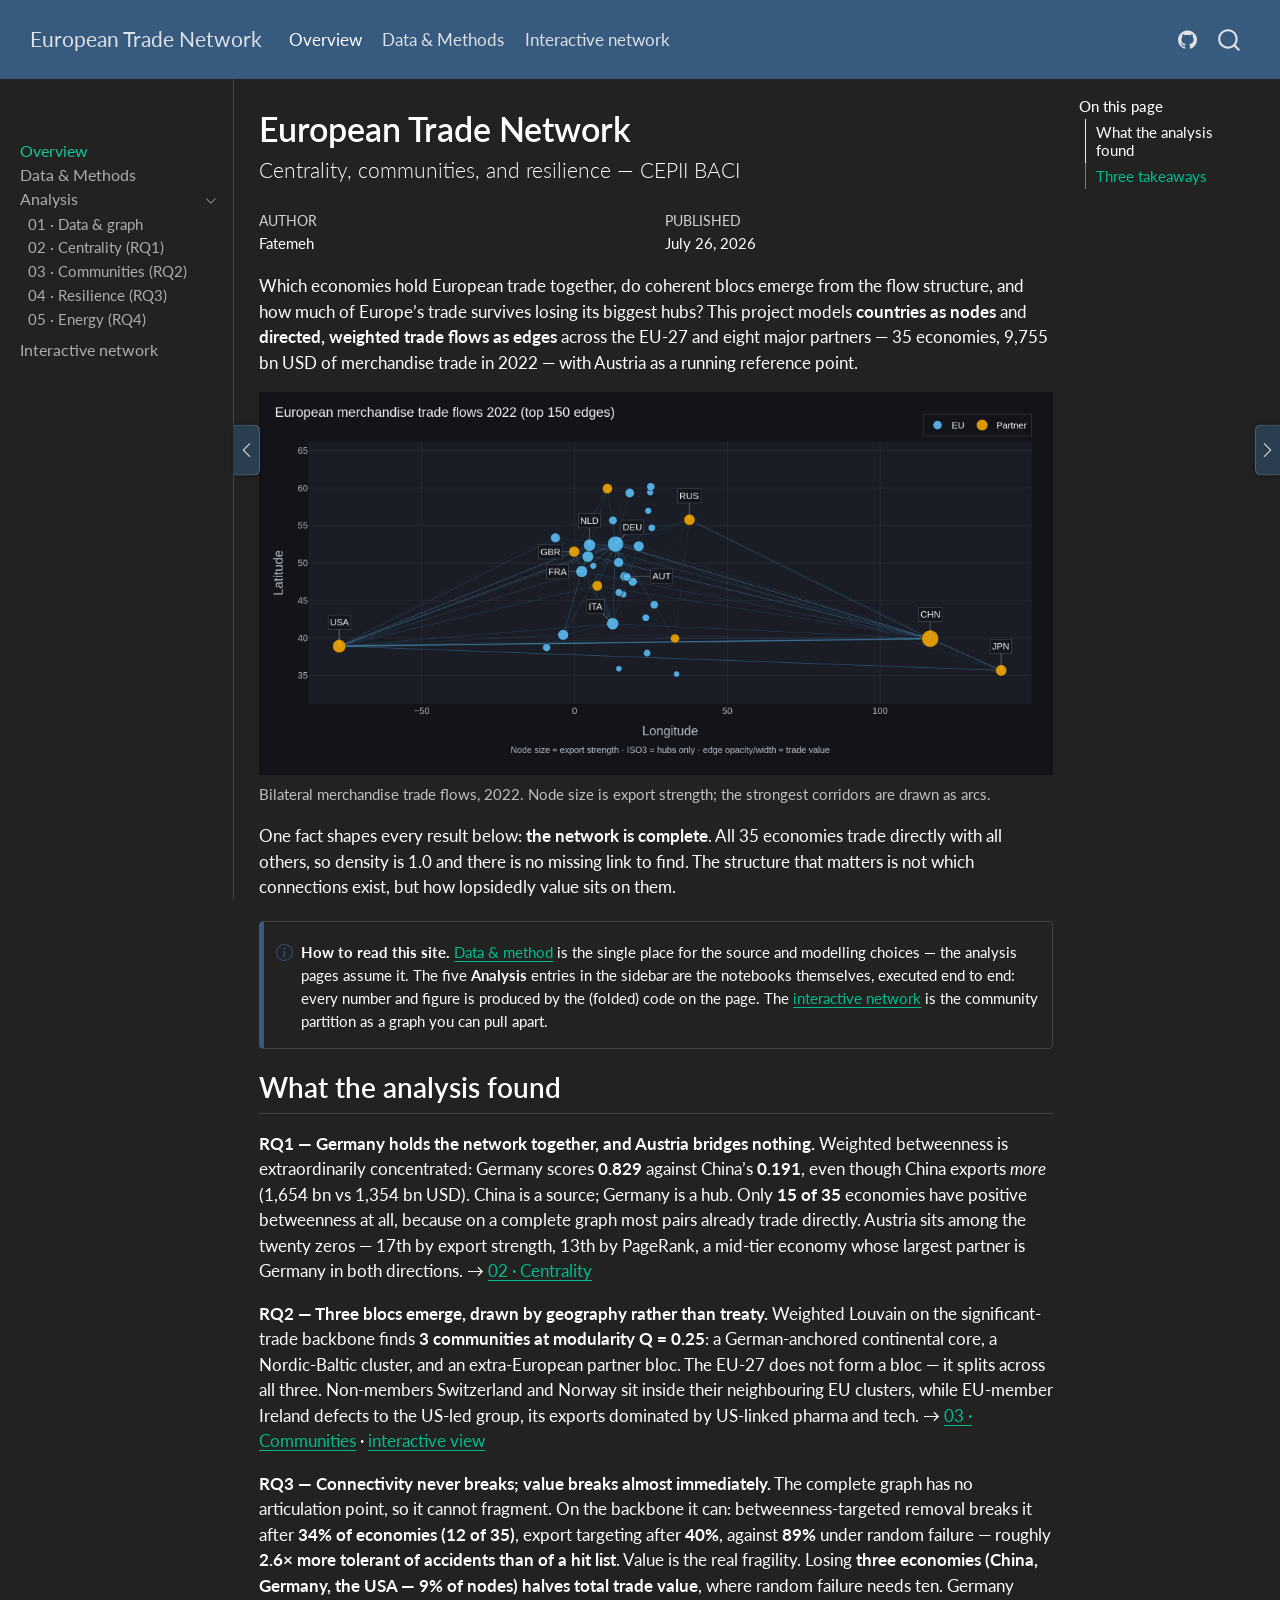
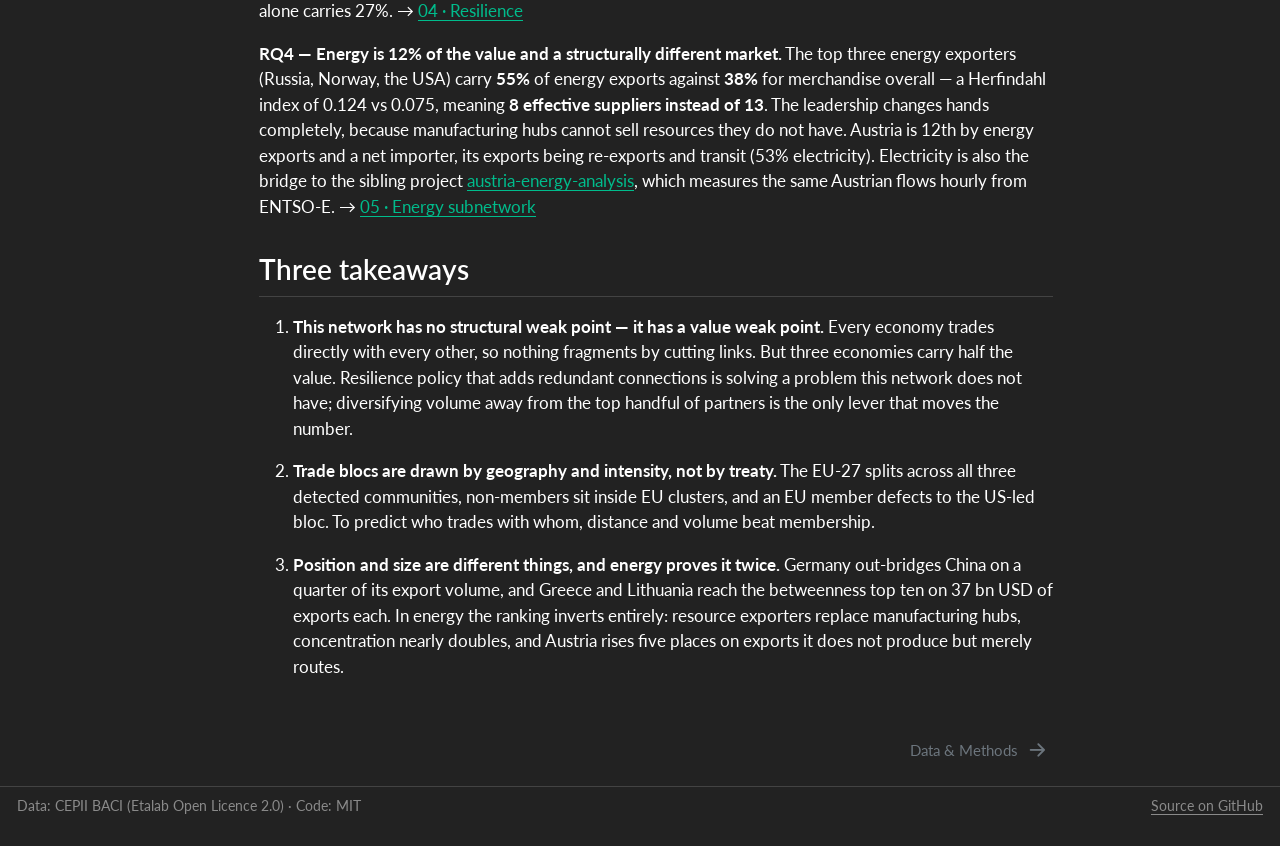
==== commit b88f2a98: "Built site for gh-pages" ====
--- a/index.html
+++ b/index.html
@@ -7,7 +7,7 @@
 <meta name="viewport" content="width=device-width, initial-scale=1.0, user-scalable=yes">
 
 <meta name="author" content="Fatemeh">
-<meta name="dcterms.date" content="2026-07-25">
+<meta name="dcterms.date" content="2026-07-26">
 
 <title>European Trade Network</title>
 <style>
@@ -46,7 +46,7 @@
 <link href="site_libs/quarto-html/quarto-syntax-highlighting-dark-0a6b7249c26820e032cb0bd839ff02b1.css" rel="stylesheet" id="quarto-text-highlighting-styles">
 <script src="site_libs/bootstrap/bootstrap.min.js"></script>
 <link href="site_libs/bootstrap/bootstrap-icons.css" rel="stylesheet">
-<link href="site_libs/bootstrap/bootstrap-7204fab86e2885aa4b3b72d221b4bed1.min.css" rel="stylesheet" append-hash="true" id="quarto-bootstrap" data-mode="dark">
+<link href="site_libs/bootstrap/bootstrap-281c7842b2732f0e20cf55e8935bc5e6.min.css" rel="stylesheet" append-hash="true" id="quarto-bootstrap" data-mode="dark">
 <script id="quarto-search-options" type="application/json">{
   "location": "navbar",
   "copy-button": false,
@@ -243,7 +243,7 @@
     <div>
     <div class="quarto-title-meta-heading">Published</div>
     <div class="quarto-title-meta-contents">
-      <p class="date">July 25, 2026</p>
+      <p class="date">July 26, 2026</p>
     </div>
   </div>
   
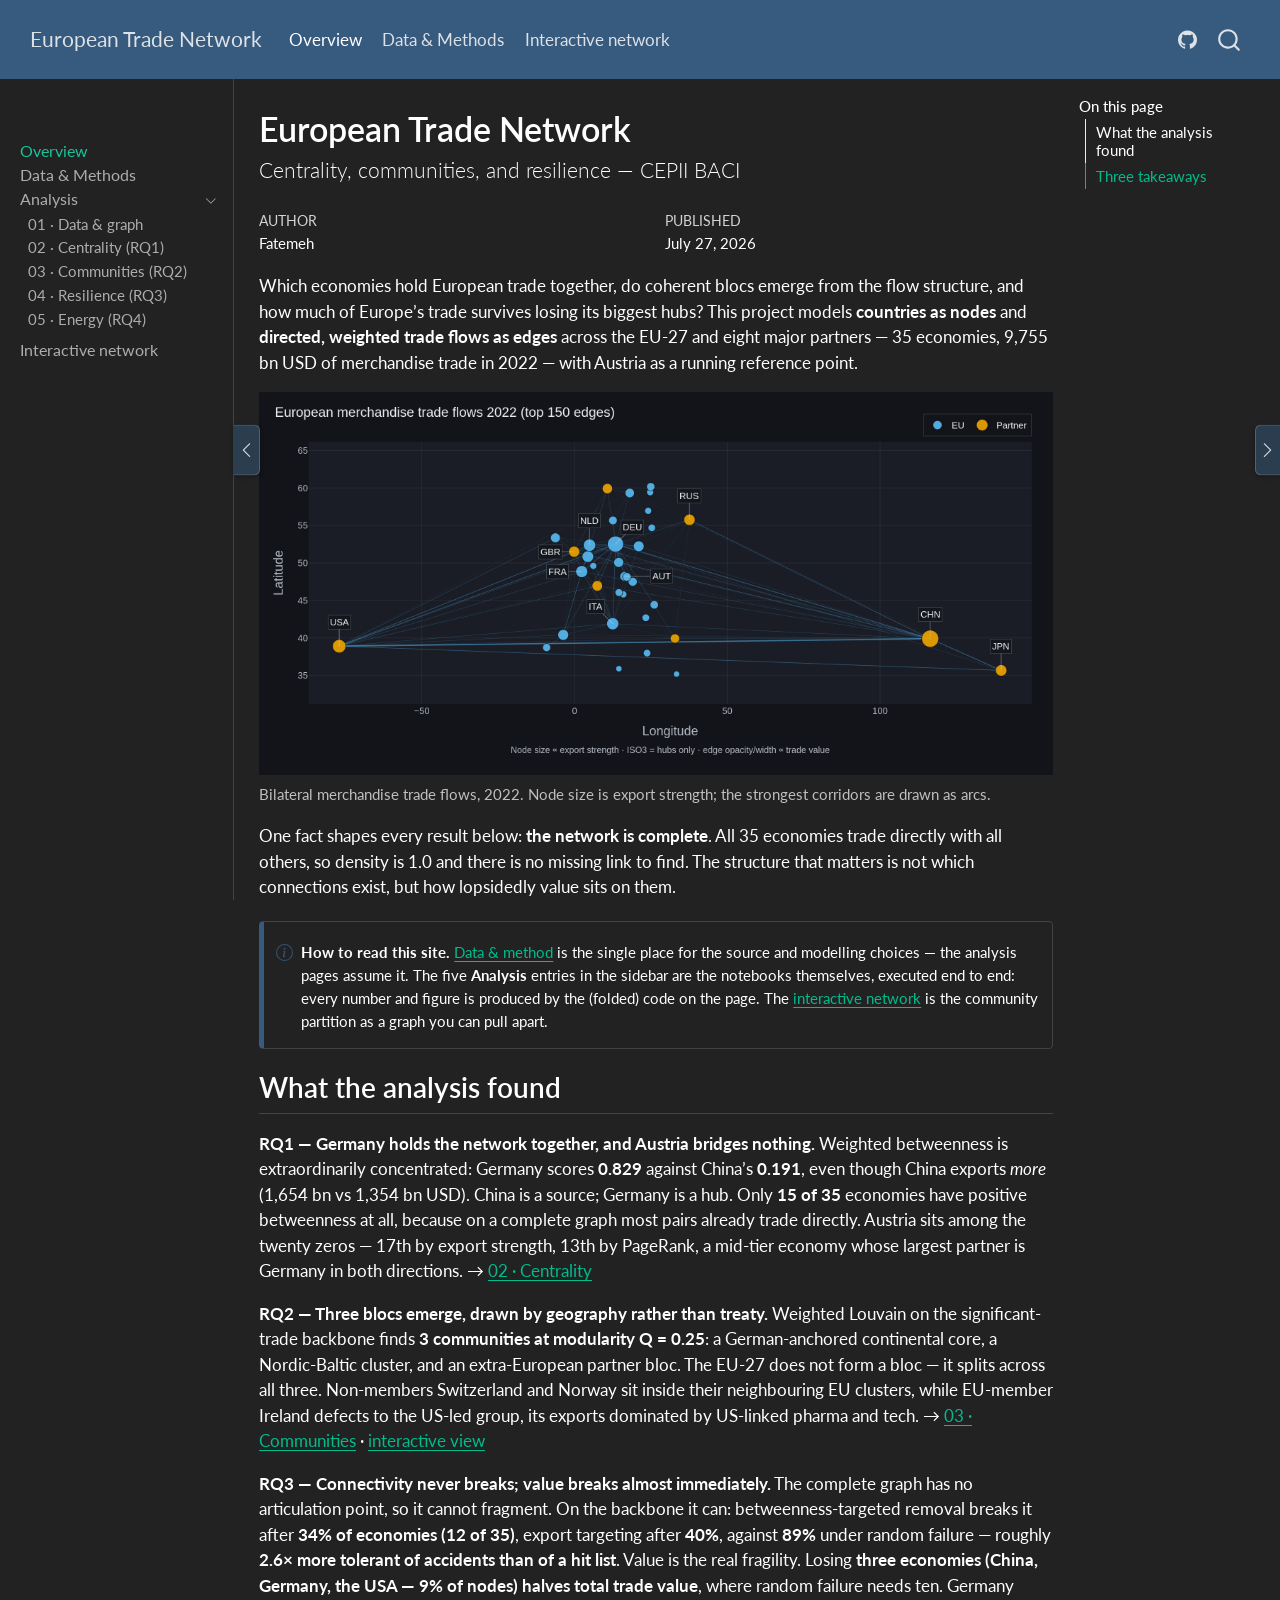
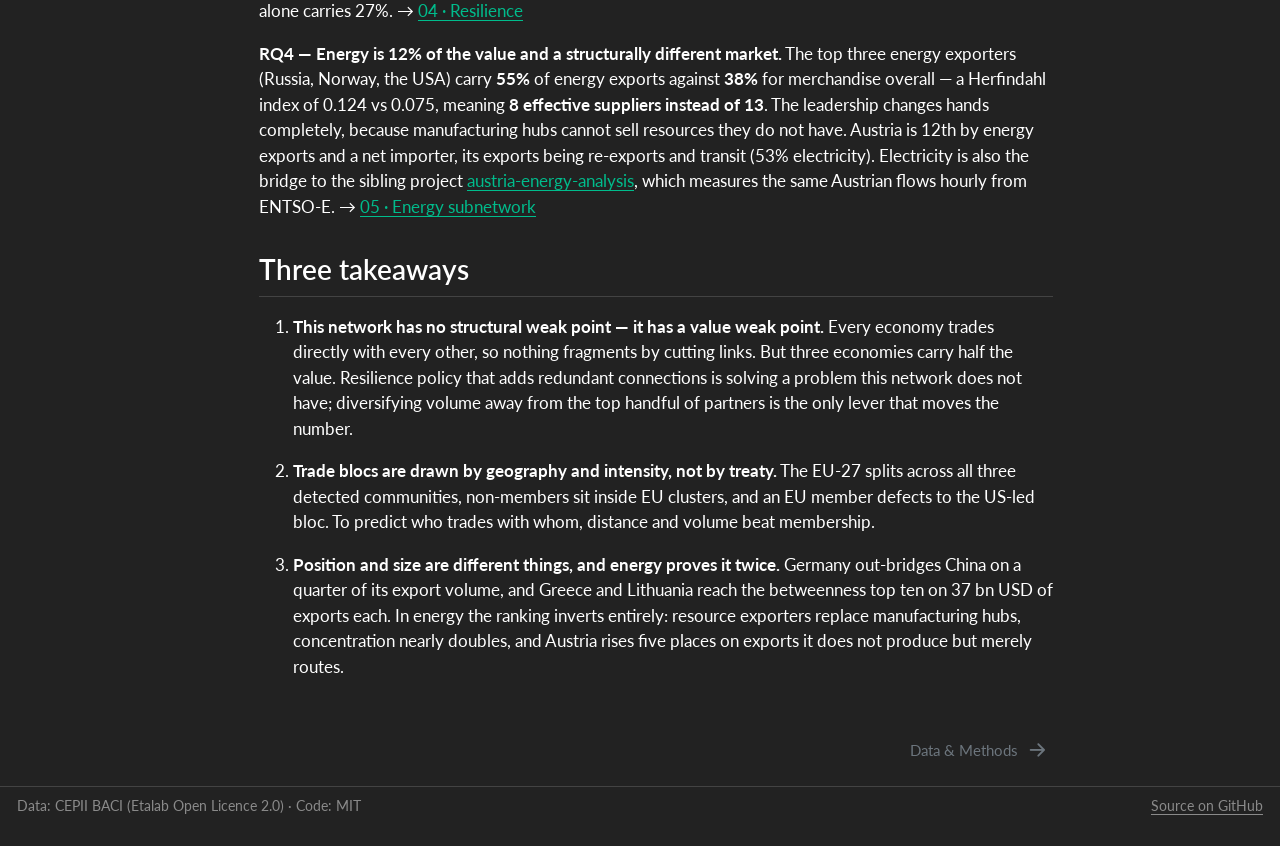
==== commit f65be427: "Built site for gh-pages" ====
--- a/index.html
+++ b/index.html
@@ -7,7 +7,7 @@
 <meta name="viewport" content="width=device-width, initial-scale=1.0, user-scalable=yes">
 
 <meta name="author" content="Fatemeh">
-<meta name="dcterms.date" content="2026-07-26">
+<meta name="dcterms.date" content="2026-07-27">
 
 <title>European Trade Network</title>
 <style>
@@ -46,7 +46,7 @@
 <link href="site_libs/quarto-html/quarto-syntax-highlighting-dark-0a6b7249c26820e032cb0bd839ff02b1.css" rel="stylesheet" id="quarto-text-highlighting-styles">
 <script src="site_libs/bootstrap/bootstrap.min.js"></script>
 <link href="site_libs/bootstrap/bootstrap-icons.css" rel="stylesheet">
-<link href="site_libs/bootstrap/bootstrap-281c7842b2732f0e20cf55e8935bc5e6.min.css" rel="stylesheet" append-hash="true" id="quarto-bootstrap" data-mode="dark">
+<link href="site_libs/bootstrap/bootstrap-43b0b9101082ebe6ae2a87ce18083149.min.css" rel="stylesheet" append-hash="true" id="quarto-bootstrap" data-mode="dark">
 <script id="quarto-search-options" type="application/json">{
   "location": "navbar",
   "copy-button": false,
@@ -243,7 +243,7 @@
     <div>
     <div class="quarto-title-meta-heading">Published</div>
     <div class="quarto-title-meta-contents">
-      <p class="date">July 26, 2026</p>
+      <p class="date">July 27, 2026</p>
     </div>
   </div>
   
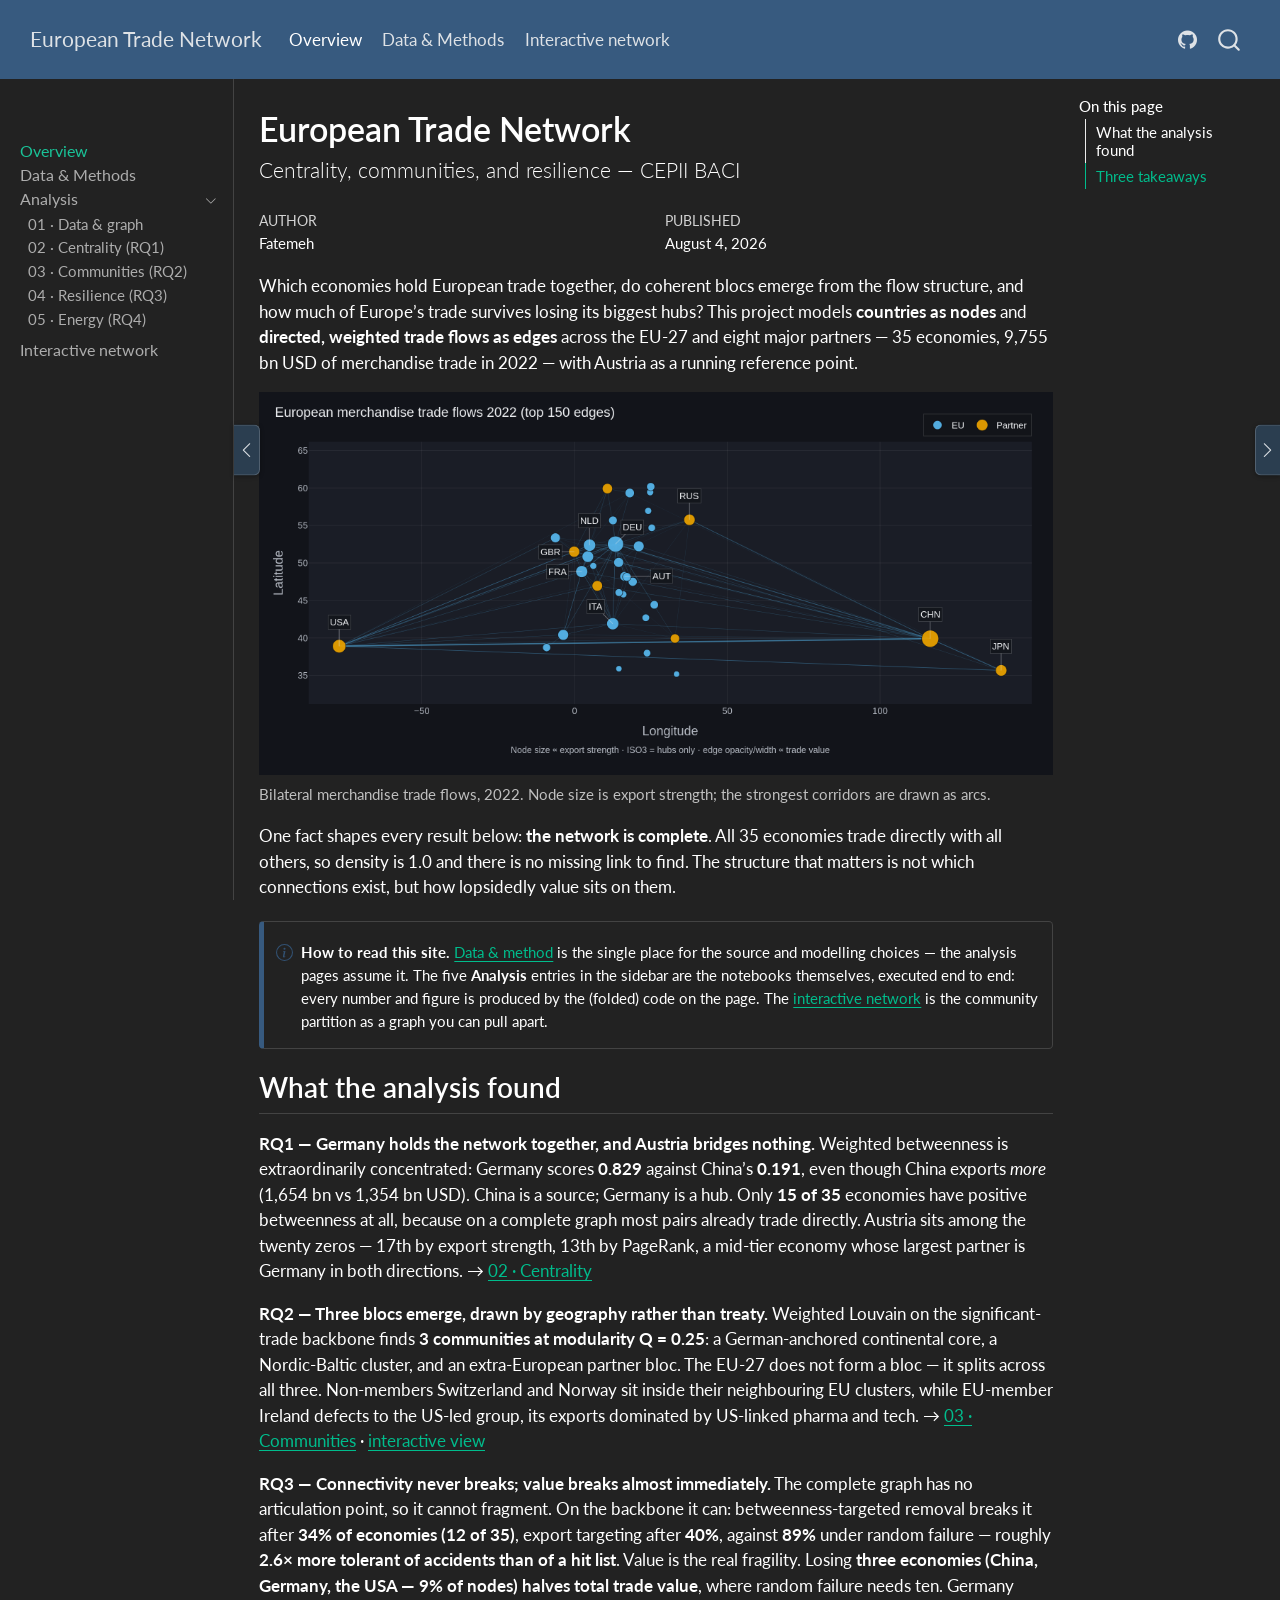
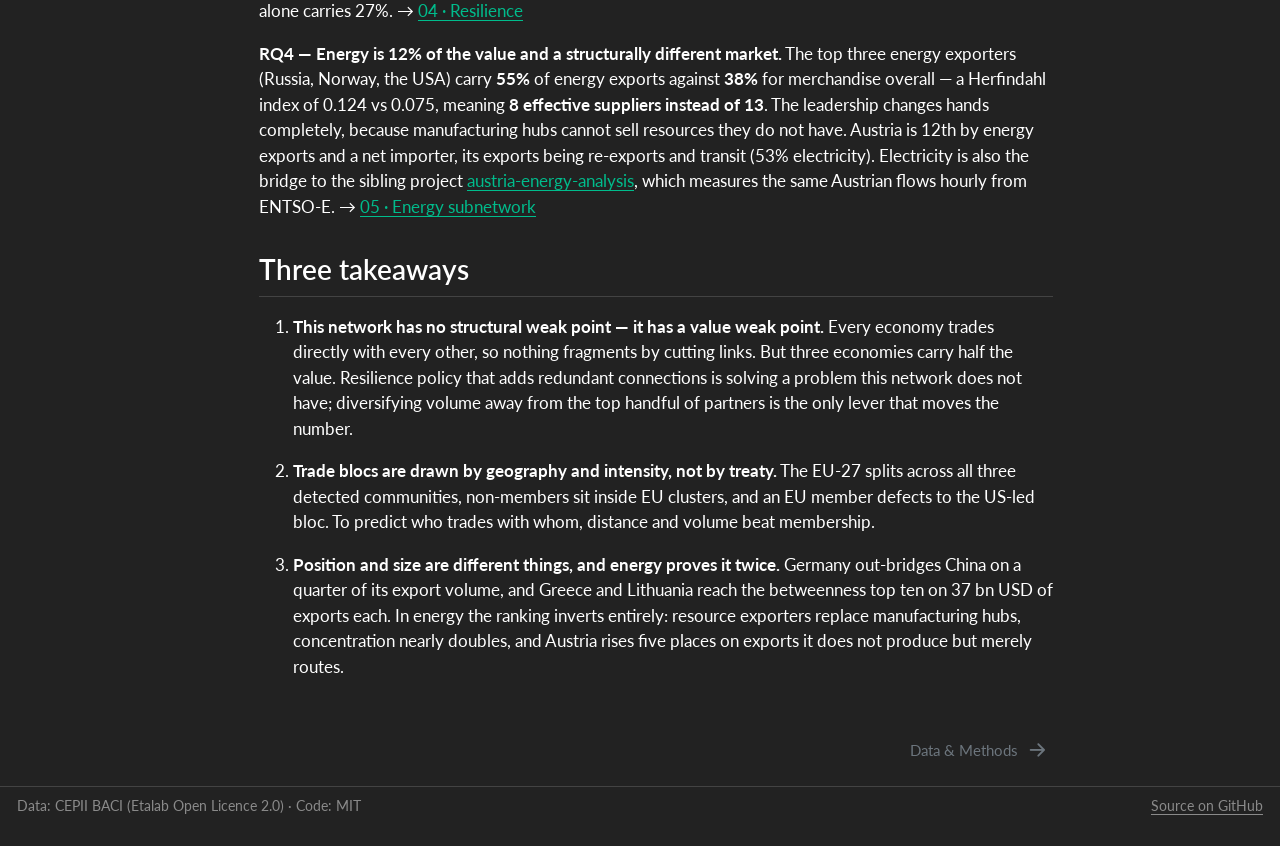
==== commit a6fad1a5: "Built site for gh-pages" ====
--- a/index.html
+++ b/index.html
@@ -7,7 +7,7 @@
 <meta name="viewport" content="width=device-width, initial-scale=1.0, user-scalable=yes">
 
 <meta name="author" content="Fatemeh">
-<meta name="dcterms.date" content="2026-07-27">
+<meta name="dcterms.date" content="2026-08-04">
 
 <title>European Trade Network</title>
 <style>
@@ -243,7 +243,7 @@
     <div>
     <div class="quarto-title-meta-heading">Published</div>
     <div class="quarto-title-meta-contents">
-      <p class="date">July 27, 2026</p>
+      <p class="date">August 4, 2026</p>
     </div>
   </div>
   
